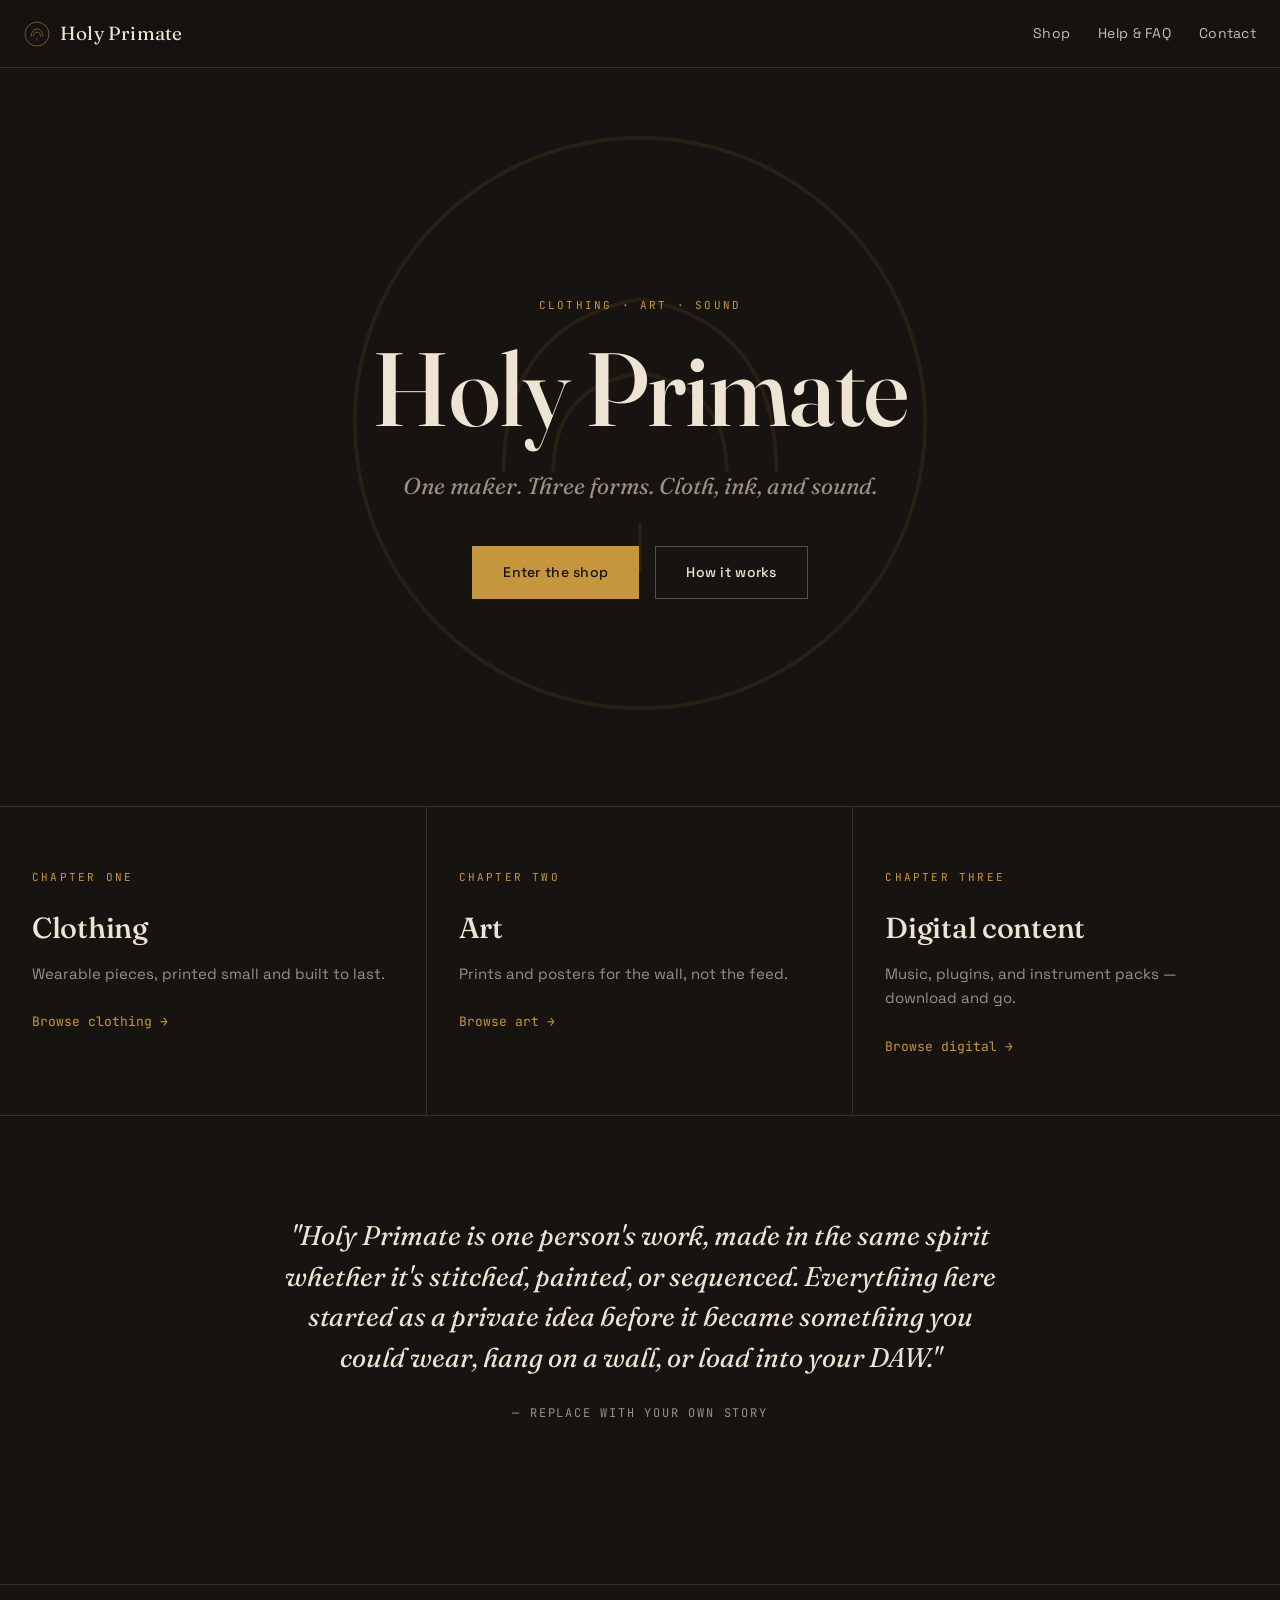
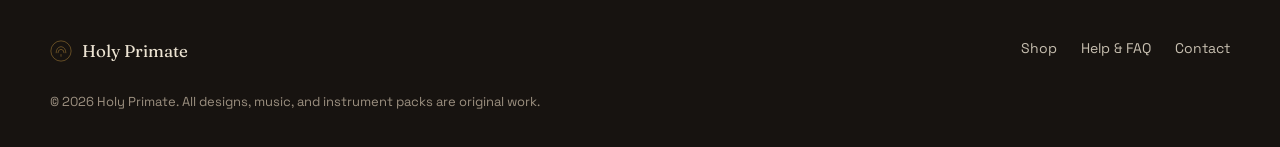
==== index.html @ b970b064 "Holy Primate site — initial commit (fixed css/ js/ structure)" ====
<!DOCTYPE html>
<html lang="en">
<head>
<meta charset="UTF-8">
<meta name="viewport" content="width=device-width, initial-scale=1.0">
<title>Holy Primate — Clothing, Art &amp; Sound</title>
<meta name="description" content="Wearable pieces, original art, and music, plugins, and instrument packs — everything made by Holy Primate, in one place.">
<link rel="preconnect" href="https://fonts.googleapis.com">
<link rel="preconnect" href="https://fonts.gstatic.com" crossorigin>
<link href="https://fonts.googleapis.com/css2?family=Fraunces:ital,opsz,wght@0,9..144,300;0,9..144,400;0,9..144,500;0,9..144,600;1,9..144,400;1,9..144,500&family=Space+Grotesk:wght@400;500;600&family=JetBrains+Mono:wght@400;500&display=swap" rel="stylesheet">
<link rel="stylesheet" href="css/styles.css">
</head>
<body>

<nav class="site-nav">
  <a href="index.html" class="wordmark">
    <svg viewBox="0 0 100 100" fill="none" xmlns="http://www.w3.org/2000/svg" aria-hidden="true">
      <circle cx="50" cy="50" r="46" stroke="currentColor" stroke-width="2"/>
      <path d="M28 58 Q28 34 50 30 Q72 34 72 58" stroke="currentColor" stroke-width="2" stroke-linecap="round"/>
      <path d="M36 58 Q36 44 50 42 Q64 44 64 58" stroke="currentColor" stroke-width="2" stroke-linecap="round"/>
      <line x1="50" y1="66" x2="50" y2="74" stroke="currentColor" stroke-width="2" stroke-linecap="round"/>
    </svg>
    Holy Primate
  </a>
  <div class="nav-right">
    <ul class="nav-links">
      <li><a href="shop.html">Shop</a></li>
      <li><a href="help.html">Help &amp; FAQ</a></li>
      <li><a href="contact.html">Contact</a></li>
    </ul>
    <button class="nav-toggle" aria-label="Toggle menu">Menu</button>
  </div>
</nav>

<section class="hero">
  <svg class="hero-mark" viewBox="0 0 100 100" fill="none" xmlns="http://www.w3.org/2000/svg" aria-hidden="true">
    <circle cx="50" cy="50" r="46" stroke="currentColor" stroke-width="0.6"/>
    <path d="M28 58 Q28 34 50 30 Q72 34 72 58" stroke="currentColor" stroke-width="0.6"/>
    <path d="M36 58 Q36 44 50 42 Q64 44 64 58" stroke="currentColor" stroke-width="0.6"/>
    <line x1="50" y1="66" x2="50" y2="74" stroke="currentColor" stroke-width="0.6"/>
  </svg>
  <span class="eyebrow">Clothing · Art · Sound</span>
  <h1>Holy Primate</h1>
  <p class="ethos">One maker. Three forms. Cloth, ink, and sound.</p>
  <div class="actions">
    <a href="shop.html" class="btn btn-primary">Enter the shop</a>
    <a href="help.html" class="btn btn-outline">How it works</a>
  </div>
</section>

<section class="chapters">
  <a href="shop.html#clothing" class="chapter-link">
    <span class="eyebrow">Chapter one</span>
    <h3>Clothing</h3>
    <p>Wearable pieces, printed small and built to last.</p>
    <span class="chapter-arrow">Browse clothing →</span>
  </a>
  <a href="shop.html#art" class="chapter-link">
    <span class="eyebrow">Chapter two</span>
    <h3>Art</h3>
    <p>Prints and posters for the wall, not the feed.</p>
    <span class="chapter-arrow">Browse art →</span>
  </a>
  <a href="shop.html#digital" class="chapter-link">
    <span class="eyebrow">Chapter three</span>
    <h3>Digital content</h3>
    <p>Music, plugins, and instrument packs — download and go.</p>
    <span class="chapter-arrow">Browse digital →</span>
  </a>
</section>

<section class="maker-band">
  <blockquote>
    "Holy Primate is one person's work, made in the same spirit whether
    it's stitched, painted, or sequenced. Everything here started as a
    private idea before it became something you could wear, hang on a
    wall, or load into your DAW."
  </blockquote>
  <cite>— Replace with your own story</cite>
</section>

<footer class="site-footer">
  <div class="footer-grid">
    <div class="footer-mark">
      <svg viewBox="0 0 100 100" fill="none" xmlns="http://www.w3.org/2000/svg" aria-hidden="true">
        <circle cx="50" cy="50" r="46" stroke="currentColor" stroke-width="2"/>
        <path d="M28 58 Q28 34 50 30 Q72 34 72 58" stroke="currentColor" stroke-width="2" stroke-linecap="round"/>
        <path d="M36 58 Q36 44 50 42 Q64 44 64 58" stroke="currentColor" stroke-width="2" stroke-linecap="round"/>
        <line x1="50" y1="66" x2="50" y2="74" stroke="currentColor" stroke-width="2" stroke-linecap="round"/>
      </svg>
      Holy Primate
    </div>
    <ul class="footer-links">
      <li><a href="shop.html">Shop</a></li>
      <li><a href="help.html">Help &amp; FAQ</a></li>
      <li><a href="contact.html">Contact</a></li>
    </ul>
  </div>
  <p class="footer-meta">© 2026 Holy Primate. All designs, music, and instrument packs are original work.</p>
</footer>

<script src="js/shopify-config.js"></script>
<script src="js/main.js"></script>
</body>
</html>
---- css/styles.css ----
/* ==========================================================================
   HOLY PRIMATE — design system
   Dark, engraved-relic aesthetic. Fraunces (carved/ceremonial) + Space Grotesk
   (clean/technical) + JetBrains Mono (labels, prices, tags).
   ========================================================================== */

:root {
  --ink: #171310;
  --surface: #211b15;
  --surface-2: #2b241c;
  --bone: #ede4d3;
  --dust: #9c9080;
  --relic: #c6963e;
  --relic-bright: #d4a34e;
  --ember: #a13f26;
  --line: rgba(237, 228, 211, 0.14);
  --line-strong: rgba(237, 228, 211, 0.28);

  --font-display: 'Fraunces', serif;
  --font-body: 'Space Grotesk', sans-serif;
  --font-mono: 'JetBrains Mono', monospace;

  --container: 1180px;
}

* { box-sizing: border-box; }

html { scroll-behavior: smooth; }

body {
  margin: 0;
  background: var(--ink);
  color: var(--bone);
  font-family: var(--font-body);
  font-size: 16px;
  line-height: 1.65;
  -webkit-font-smoothing: antialiased;
}

img { max-width: 100%; display: block; }
a { color: inherit; }
button { font-family: inherit; }

h1, h2, h3, h4 {
  font-family: var(--font-display);
  font-weight: 500;
  letter-spacing: -0.01em;
  margin: 0 0 0.4em;
}

p { margin: 0 0 1em; }

.container { max-width: var(--container); margin: 0 auto; padding: 0 24px; }

.eyebrow {
  font-family: var(--font-mono);
  font-size: 11px;
  letter-spacing: 0.2em;
  text-transform: uppercase;
  color: var(--relic);
  display: inline-block;
}

a:focus-visible, button:focus-visible, input:focus-visible, textarea:focus-visible, select:focus-visible {
  outline: 2px solid var(--relic);
  outline-offset: 2px;
}

/* ---------- Nav ---------- */

.site-nav {
  position: sticky;
  top: 0;
  z-index: 50;
  display: flex;
  align-items: center;
  justify-content: space-between;
  padding: 18px 24px;
  background: rgba(23, 19, 16, 0.92);
  backdrop-filter: blur(6px);
  border-bottom: 1px solid var(--line);
}

.wordmark {
  display: flex;
  align-items: center;
  gap: 10px;
  font-family: var(--font-display);
  font-size: 19px;
  letter-spacing: 0.01em;
  text-decoration: none;
  color: var(--bone);
  white-space: nowrap;
}

.wordmark svg { width: 26px; height: 26px; flex-shrink: 0; color: var(--relic); }

.nav-right { display: flex; align-items: center; gap: 24px; }

.nav-links {
  display: flex;
  gap: 28px;
  list-style: none;
  margin: 0;
  padding: 0;
  font-size: 14px;
  letter-spacing: 0.02em;
}

.nav-links a {
  text-decoration: none;
  opacity: 0.82;
  padding-bottom: 3px;
  border-bottom: 1px solid transparent;
  transition: border-color .15s, opacity .15s;
}

.nav-links a:hover, .nav-links a:focus-visible { opacity: 1; border-color: var(--relic); }
.nav-links a.active { border-color: var(--relic); opacity: 1; }

.cart-btn {
  background: none;
  border: 1px solid var(--line-strong);
  color: var(--bone);
  font-family: var(--font-mono);
  font-size: 13px;
  padding: 8px 14px;
  cursor: pointer;
  transition: border-color .15s;
}
.cart-btn:hover { border-color: var(--relic); }

.nav-toggle {
  display: none;
  background: none;
  border: 1px solid var(--line-strong);
  color: var(--bone);
  padding: 8px 10px;
  cursor: pointer;
}

@media (max-width: 760px) {
  .nav-links {
    display: none;
    position: absolute;
    top: 100%;
    left: 0;
    right: 0;
    flex-direction: column;
    background: var(--ink);
    padding: 18px 24px 22px;
    border-bottom: 1px solid var(--line);
    gap: 16px;
  }
  .nav-links.open { display: flex; }
  .nav-toggle { display: inline-flex; }
}

/* ---------- Buttons ---------- */

.btn {
  display: inline-flex;
  align-items: center;
  justify-content: center;
  gap: 8px;
  padding: 14px 30px;
  font-family: var(--font-body);
  font-size: 14px;
  font-weight: 500;
  letter-spacing: 0.02em;
  text-decoration: none;
  cursor: pointer;
  border: 1px solid transparent;
  transition: transform .15s ease, background .15s ease, border-color .15s ease;
}

.btn-primary { background: var(--relic); color: var(--ink); }
.btn-primary:hover { transform: translateY(-1px); background: var(--relic-bright); }
.btn-primary:disabled, .btn-primary[shopify-attr\:disabled] { opacity: 0.45; cursor: not-allowed; transform: none; }

.btn-outline { background: transparent; border-color: var(--line-strong); color: var(--bone); }
.btn-outline:hover { border-color: var(--relic); }

.btn-block { width: 100%; }

/* ---------- Hero (home) ---------- */

.hero {
  position: relative;
  min-height: 82vh;
  display: flex;
  flex-direction: column;
  align-items: center;
  justify-content: center;
  text-align: center;
  padding: 100px 24px 80px;
  overflow: hidden;
}

.hero-mark {
  position: absolute;
  width: 620px;
  height: 620px;
  max-width: 140vw;
  color: var(--relic);
  opacity: 0.1;
  top: 48%;
  left: 50%;
  transform: translate(-50%, -50%);
  pointer-events: none;
}

.hero .eyebrow { margin-bottom: 22px; position: relative; z-index: 1; }

.hero h1 {
  font-size: clamp(46px, 9vw, 104px);
  margin: 0;
  position: relative;
  z-index: 1;
  line-height: 1.02;
}

.hero .ethos {
  font-family: var(--font-display);
  font-style: italic;
  font-size: clamp(18px, 2.4vw, 23px);
  color: var(--dust);
  max-width: 600px;
  margin: 26px auto 40px;
  position: relative;
  z-index: 1;
}

.hero .actions { position: relative; z-index: 1; display: flex; gap: 16px; flex-wrap: wrap; justify-content: center; }

/* ---------- Chapters (home) ---------- */

.chapters {
  display: grid;
  grid-template-columns: repeat(3, 1fr);
  border-top: 1px solid var(--line);
  border-bottom: 1px solid var(--line);
}

.chapter-link {
  display: block;
  padding: 56px 32px;
  border-right: 1px solid var(--line);
  text-decoration: none;
  color: var(--bone);
  transition: background .2s;
}

.chapter-link:last-child { border-right: none; }
.chapter-link:hover { background: var(--surface); }

.chapter-link h3 { font-size: 29px; margin: 14px 0 10px; }
.chapter-link p { color: var(--dust); font-size: 15px; margin: 0 0 22px; }
.chapter-arrow { font-family: var(--font-mono); font-size: 13px; color: var(--relic); }

@media (max-width: 860px) {
  .chapters { grid-template-columns: 1fr; }
  .chapter-link { border-right: none; border-bottom: 1px solid var(--line); }
}

/* ---------- Maker band (home) ---------- */

.maker-band { padding: 100px 24px; text-align: center; }

.maker-band blockquote {
  font-family: var(--font-display);
  font-style: italic;
  font-size: clamp(20px, 2.6vw, 27px);
  max-width: 720px;
  margin: 0 auto;
  line-height: 1.5;
  color: var(--bone);
}

.maker-band cite {
  display: block;
  font-family: var(--font-mono);
  font-size: 12px;
  letter-spacing: 0.15em;
  text-transform: uppercase;
  color: var(--dust);
  margin-top: 26px;
  font-style: normal;
}

/* ---------- Page header (interior pages) ---------- */

.page-header { padding: 64px 24px 36px; border-bottom: 1px solid var(--line); text-align: center; }
.page-header h1 { font-size: clamp(32px, 5vw, 50px); margin-top: 12px; }
.page-header p { color: var(--dust); max-width: 540px; margin: 14px auto 0; }

/* ---------- Demo notice ---------- */

.demo-notice {
  background: var(--ember);
  color: var(--bone);
  font-family: var(--font-mono);
  font-size: 13px;
  text-align: center;
  padding: 11px 20px;
  letter-spacing: 0.02em;
}

/* ---------- Shop sections ---------- */

.chapter-section { padding: 68px 0; border-bottom: 1px solid var(--line); }
.chapter-section .container > .eyebrow { margin-bottom: 10px; }
.chapter-section h2 { font-size: clamp(27px, 4vw, 38px); }
.chapter-section .chapter-line { color: var(--dust); max-width: 520px; margin: 6px 0 0; }

.product-grid {
  display: grid;
  grid-template-columns: repeat(auto-fill, minmax(230px, 1fr));
  gap: 26px;
  margin-top: 40px;
}

.product-card {
  background: var(--surface);
  border: 1px solid var(--line);
  display: flex;
  flex-direction: column;
}

.product-media {
  aspect-ratio: 1;
  background: linear-gradient(160deg, var(--surface-2), var(--ink));
  display: flex;
  align-items: center;
  justify-content: center;
  position: relative;
  overflow: hidden;
}

.product-media svg { width: 34%; opacity: 0.4; color: var(--relic); }
.product-media img { width: 100%; height: 100%; object-fit: cover; }

.product-info { padding: 18px 20px 22px; display: flex; flex-direction: column; gap: 6px; flex: 1; }
.product-info h4 { font-size: 19px; margin: 6px 0 0; font-weight: 500; }
.product-price { font-family: var(--font-mono); font-size: 15px; color: var(--dust); margin: 8px 0 0; }
.product-info .btn { margin-top: 16px; }
.product-info shopify-variant-selector { margin-top: 10px; font-size: 13px; }

/* ---------- Contact form ---------- */

.contact-layout {
  display: grid;
  grid-template-columns: 1fr 1.3fr;
  gap: 64px;
  padding: 64px 24px 100px;
  max-width: var(--container);
  margin: 0 auto;
}

.contact-side h2 { font-size: 22px; }
.contact-side p { color: var(--dust); font-size: 15px; }
.contact-side .email-link {
  display: inline-block;
  margin-top: 8px;
  font-family: var(--font-mono);
  font-size: 14px;
  color: var(--relic);
  text-decoration: none;
  border-bottom: 1px solid var(--relic);
}

.form-field { display: flex; flex-direction: column; gap: 8px; margin-bottom: 22px; }
.form-field label {
  font-family: var(--font-mono);
  font-size: 12px;
  letter-spacing: 0.1em;
  text-transform: uppercase;
  color: var(--dust);
}

.form-field input, .form-field select, .form-field textarea {
  background: var(--surface);
  border: 1px solid var(--line-strong);
  color: var(--bone);
  padding: 13px 14px;
  font-family: var(--font-body);
  font-size: 15px;
}

.form-field textarea { min-height: 160px; resize: vertical; }
.form-field input:focus, .form-field textarea:focus, .form-field select:focus { outline: none; border-color: var(--relic); }

.form-status { margin-top: 4px; font-size: 14px; min-height: 20px; }
.form-status.success { color: #9bc48a; }
.form-status.error { color: #d9836f; }

@media (max-width: 820px) {
  .contact-layout { grid-template-columns: 1fr; gap: 40px; }
}

/* ---------- Help / FAQ ---------- */

.faq-wrap { max-width: 760px; margin: 0 auto; padding: 64px 24px 100px; }
.faq-group { margin-bottom: 44px; }
.faq-group h2 { font-size: 21px; border-bottom: 1px solid var(--line); padding-bottom: 14px; margin-bottom: 2px; }

.faq-item { border-bottom: 1px solid var(--line); }
.faq-question {
  width: 100%;
  text-align: left;
  background: none;
  border: none;
  color: var(--bone);
  font-family: var(--font-body);
  font-size: 16px;
  padding: 18px 2px;
  display: flex;
  justify-content: space-between;
  align-items: center;
  gap: 16px;
  cursor: pointer;
}

.faq-question .plus { font-family: var(--font-mono); color: var(--relic); transition: transform .2s; flex-shrink: 0; }
.faq-item.open .plus { transform: rotate(45deg); }

.faq-answer { max-height: 0; overflow: hidden; transition: max-height .25s ease; }
.faq-item.open .faq-answer { max-height: 400px; }
.faq-answer-inner { padding: 0 2px 20px; color: var(--dust); font-size: 15px; }

/* ---------- Footer ---------- */

.site-footer { border-top: 1px solid var(--line); padding: 52px 24px 34px; margin-top: 60px; }

.footer-grid {
  max-width: var(--container);
  margin: 0 auto;
  display: flex;
  justify-content: space-between;
  flex-wrap: wrap;
  gap: 28px;
}

.footer-mark { display: flex; align-items: center; gap: 10px; font-family: var(--font-display); font-size: 17px; }
.footer-mark svg { width: 22px; height: 22px; color: var(--relic); }

.footer-links { display: flex; gap: 24px; list-style: none; padding: 0; margin: 0; font-size: 14px; flex-wrap: wrap; }
.footer-links a { text-decoration: none; opacity: 0.82; }
.footer-links a:hover { opacity: 1; color: var(--relic); }

.footer-meta {
  max-width: var(--container);
  margin: 26px auto 0;
  color: var(--dust);
  font-size: 13px;
}

@media (prefers-reduced-motion: reduce) {
  * { transition: none !important; scroll-behavior: auto !important; }
}
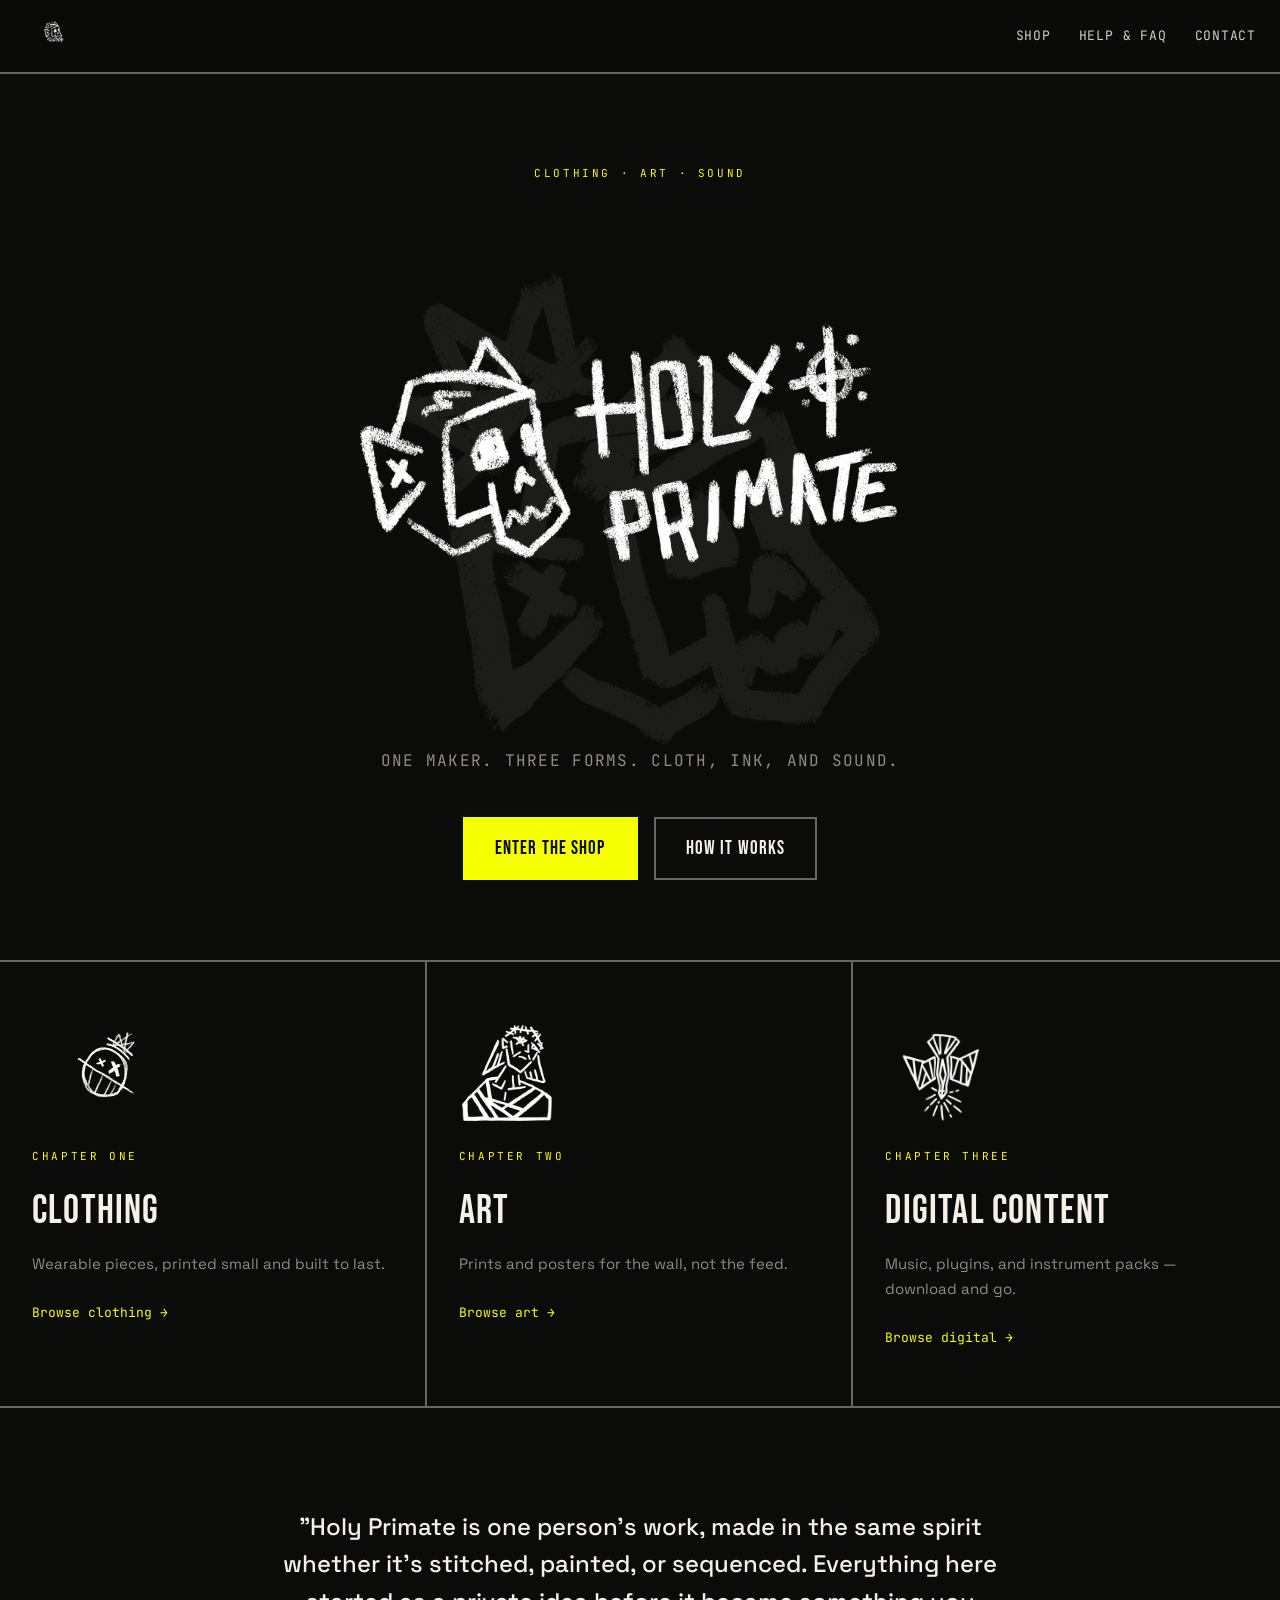
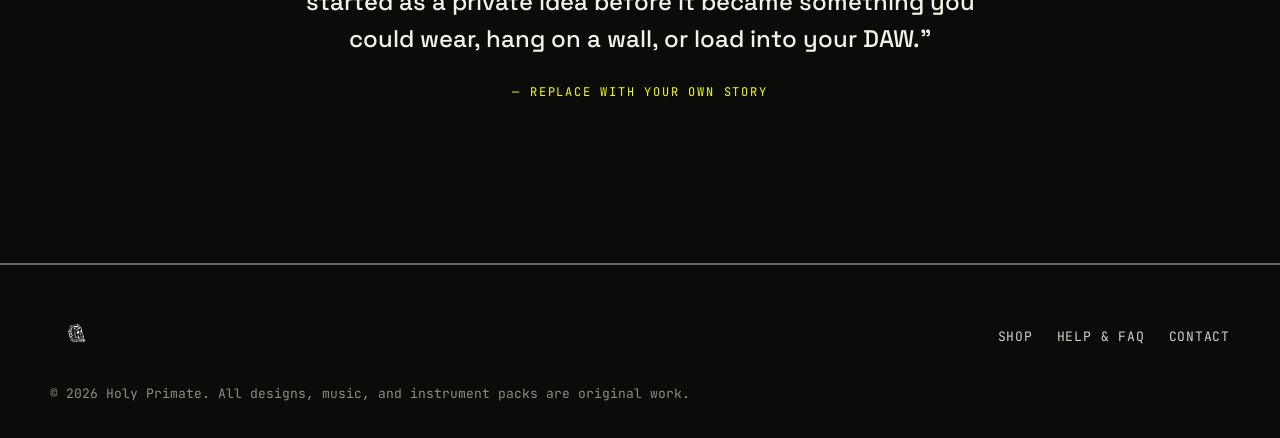
==== commit ce4bcfe7: "Restyle: marker/punk theme from Phil's artwork — true black, acid yellow, hand-drawn logo + marks" ====
--- a/index.html
+++ b/index.html
@@ -7,20 +7,13 @@
 <meta name="description" content="Wearable pieces, original art, and music, plugins, and instrument packs — everything made by Holy Primate, in one place.">
 <link rel="preconnect" href="https://fonts.googleapis.com">
 <link rel="preconnect" href="https://fonts.gstatic.com" crossorigin>
-<link href="https://fonts.googleapis.com/css2?family=Fraunces:ital,opsz,wght@0,9..144,300;0,9..144,400;0,9..144,500;0,9..144,600;1,9..144,400;1,9..144,500&family=Space+Grotesk:wght@400;500;600&family=JetBrains+Mono:wght@400;500&display=swap" rel="stylesheet">
+<link href="https://fonts.googleapis.com/css2?family=Bebas+Neue&family=Space+Grotesk:wght@400;500;600&family=JetBrains+Mono:wght@400;500&display=swap" rel="stylesheet">
 <link rel="stylesheet" href="css/styles.css">
 </head>
 <body>
 
 <nav class="site-nav">
-  <a href="index.html" class="wordmark">
-    <svg viewBox="0 0 100 100" fill="none" xmlns="http://www.w3.org/2000/svg" aria-hidden="true">
-      <circle cx="50" cy="50" r="46" stroke="currentColor" stroke-width="2"/>
-      <path d="M28 58 Q28 34 50 30 Q72 34 72 58" stroke="currentColor" stroke-width="2" stroke-linecap="round"/>
-      <path d="M36 58 Q36 44 50 42 Q64 44 64 58" stroke="currentColor" stroke-width="2" stroke-linecap="round"/>
-      <line x1="50" y1="66" x2="50" y2="74" stroke="currentColor" stroke-width="2" stroke-linecap="round"/>
-    </svg>
-    Holy Primate
+  <a href="index.html" class="wordmark"><img src="img/logo-small.png" alt="Holy Primate">
   </a>
   <div class="nav-right">
     <ul class="nav-links">
@@ -33,14 +26,9 @@
 </nav>
 
 <section class="hero">
-  <svg class="hero-mark" viewBox="0 0 100 100" fill="none" xmlns="http://www.w3.org/2000/svg" aria-hidden="true">
-    <circle cx="50" cy="50" r="46" stroke="currentColor" stroke-width="0.6"/>
-    <path d="M28 58 Q28 34 50 30 Q72 34 72 58" stroke="currentColor" stroke-width="0.6"/>
-    <path d="M36 58 Q36 44 50 42 Q64 44 64 58" stroke="currentColor" stroke-width="0.6"/>
-    <line x1="50" y1="66" x2="50" y2="74" stroke="currentColor" stroke-width="0.6"/>
-  </svg>
+  <img class="hero-mark" src="img/crown-white.png" alt="" aria-hidden="true">
   <span class="eyebrow">Clothing · Art · Sound</span>
-  <h1>Holy Primate</h1>
+  <img class="hero-logo" src="img/logo-lockup.png" alt="Holy Primate">
   <p class="ethos">One maker. Three forms. Cloth, ink, and sound.</p>
   <div class="actions">
     <a href="shop.html" class="btn btn-primary">Enter the shop</a>
@@ -50,18 +38,21 @@
 
 <section class="chapters">
   <a href="shop.html#clothing" class="chapter-link">
+    <img class="chapter-icon" src="img/sammy.png" alt="">
     <span class="eyebrow">Chapter one</span>
     <h3>Clothing</h3>
     <p>Wearable pieces, printed small and built to last.</p>
     <span class="chapter-arrow">Browse clothing →</span>
   </a>
   <a href="shop.html#art" class="chapter-link">
+    <img class="chapter-icon" src="img/jesus.png" alt="">
     <span class="eyebrow">Chapter two</span>
     <h3>Art</h3>
     <p>Prints and posters for the wall, not the feed.</p>
     <span class="chapter-arrow">Browse art →</span>
   </a>
   <a href="shop.html#digital" class="chapter-link">
+    <img class="chapter-icon" src="img/dove.png" alt="">
     <span class="eyebrow">Chapter three</span>
     <h3>Digital content</h3>
     <p>Music, plugins, and instrument packs — download and go.</p>
@@ -81,14 +72,7 @@
 
 <footer class="site-footer">
   <div class="footer-grid">
-    <div class="footer-mark">
-      <svg viewBox="0 0 100 100" fill="none" xmlns="http://www.w3.org/2000/svg" aria-hidden="true">
-        <circle cx="50" cy="50" r="46" stroke="currentColor" stroke-width="2"/>
-        <path d="M28 58 Q28 34 50 30 Q72 34 72 58" stroke="currentColor" stroke-width="2" stroke-linecap="round"/>
-        <path d="M36 58 Q36 44 50 42 Q64 44 64 58" stroke="currentColor" stroke-width="2" stroke-linecap="round"/>
-        <line x1="50" y1="66" x2="50" y2="74" stroke="currentColor" stroke-width="2" stroke-linecap="round"/>
-      </svg>
-      Holy Primate
+    <div class="footer-mark"><img src="img/logo-small.png" alt="Holy Primate">
     </div>
     <ul class="footer-links">
       <li><a href="shop.html">Shop</a></li>
--- a/css/styles.css
+++ b/css/styles.css
@@ -1,22 +1,23 @@
 /* ==========================================================================
-   HOLY PRIMATE — design system
-   Dark, engraved-relic aesthetic. Fraunces (carved/ceremonial) + Space Grotesk
-   (clean/technical) + JetBrains Mono (labels, prices, tags).
+   HOLY PRIMATE — design system v2 "MARKER"
+   Built from Phil's actual artwork: raw white marker linework on true black,
+   acid yellow (#F6FF00) accent, punk-zine-meets-devotional energy.
+   Bebas Neue (loud/condensed) + Space Grotesk (clean) + JetBrains Mono (labels).
    ========================================================================== */
 
 :root {
-  --ink: #171310;
-  --surface: #211b15;
-  --surface-2: #2b241c;
-  --bone: #ede4d3;
-  --dust: #9c9080;
-  --relic: #c6963e;
-  --relic-bright: #d4a34e;
-  --ember: #a13f26;
-  --line: rgba(237, 228, 211, 0.14);
-  --line-strong: rgba(237, 228, 211, 0.28);
-
-  --font-display: 'Fraunces', serif;
+  --ink: #0b0b09;
+  --surface: #141412;
+  --surface-2: #1c1c19;
+  --bone: #f4f1e6;
+  --dust: #8f8c80;
+  --relic: #f6ff00;
+  --relic-bright: #ffff4d;
+  --ember: #e33b26;
+  --line: rgba(244, 241, 230, 0.16);
+  --line-strong: rgba(244, 241, 230, 0.4);
+
+  --font-display: 'Bebas Neue', 'Space Grotesk', sans-serif;
   --font-body: 'Space Grotesk', sans-serif;
   --font-mono: 'JetBrains Mono', monospace;
 
@@ -43,8 +44,9 @@
 
 h1, h2, h3, h4 {
   font-family: var(--font-display);
-  font-weight: 500;
-  letter-spacing: -0.01em;
+  font-weight: 400;
+  letter-spacing: 0.03em;
+  text-transform: uppercase;
   margin: 0 0 0.4em;
 }
 
@@ -55,7 +57,7 @@
 .eyebrow {
   font-family: var(--font-mono);
   font-size: 11px;
-  letter-spacing: 0.2em;
+  letter-spacing: 0.24em;
   text-transform: uppercase;
   color: var(--relic);
   display: inline-block;
@@ -75,24 +77,22 @@
   display: flex;
   align-items: center;
   justify-content: space-between;
-  padding: 18px 24px;
-  background: rgba(23, 19, 16, 0.92);
+  padding: 14px 24px;
+  background: rgba(11, 11, 9, 0.94);
   backdrop-filter: blur(6px);
-  border-bottom: 1px solid var(--line);
+  border-bottom: 2px solid var(--line-strong);
 }
 
 .wordmark {
   display: flex;
   align-items: center;
   gap: 10px;
-  font-family: var(--font-display);
-  font-size: 19px;
-  letter-spacing: 0.01em;
   text-decoration: none;
   color: var(--bone);
   white-space: nowrap;
 }
 
+.wordmark img { height: 44px; width: auto; }
 .wordmark svg { width: 26px; height: 26px; flex-shrink: 0; color: var(--relic); }
 
 .nav-right { display: flex; align-items: center; gap: 24px; }
@@ -103,37 +103,39 @@
   list-style: none;
   margin: 0;
   padding: 0;
-  font-size: 14px;
-  letter-spacing: 0.02em;
+  font-family: var(--font-mono);
+  font-size: 13px;
+  letter-spacing: 0.06em;
+  text-transform: uppercase;
 }
 
 .nav-links a {
   text-decoration: none;
-  opacity: 0.82;
+  opacity: 0.85;
   padding-bottom: 3px;
-  border-bottom: 1px solid transparent;
-  transition: border-color .15s, opacity .15s;
-}
-
-.nav-links a:hover, .nav-links a:focus-visible { opacity: 1; border-color: var(--relic); }
+  border-bottom: 2px solid transparent;
+  transition: border-color .15s, opacity .15s, color .15s;
+}
+
+.nav-links a:hover, .nav-links a:focus-visible { opacity: 1; color: var(--relic); border-color: var(--relic); }
 .nav-links a.active { border-color: var(--relic); opacity: 1; }
 
 .cart-btn {
   background: none;
-  border: 1px solid var(--line-strong);
+  border: 2px solid var(--line-strong);
   color: var(--bone);
   font-family: var(--font-mono);
   font-size: 13px;
   padding: 8px 14px;
   cursor: pointer;
-  transition: border-color .15s;
-}
-.cart-btn:hover { border-color: var(--relic); }
+  transition: border-color .15s, color .15s, box-shadow .15s;
+}
+.cart-btn:hover { border-color: var(--relic); color: var(--relic); box-shadow: 3px 3px 0 var(--relic); }
 
 .nav-toggle {
   display: none;
   background: none;
-  border: 1px solid var(--line-strong);
+  border: 2px solid var(--line-strong);
   color: var(--bone);
   padding: 8px 10px;
   cursor: pointer;
@@ -149,7 +151,7 @@
     flex-direction: column;
     background: var(--ink);
     padding: 18px 24px 22px;
-    border-bottom: 1px solid var(--line);
+    border-bottom: 2px solid var(--line-strong);
     gap: 16px;
   }
   .nav-links.open { display: flex; }
@@ -164,22 +166,22 @@
   justify-content: center;
   gap: 8px;
   padding: 14px 30px;
-  font-family: var(--font-body);
-  font-size: 14px;
-  font-weight: 500;
-  letter-spacing: 0.02em;
+  font-family: var(--font-display);
+  font-size: 19px;
+  letter-spacing: 0.06em;
+  text-transform: uppercase;
   text-decoration: none;
   cursor: pointer;
-  border: 1px solid transparent;
-  transition: transform .15s ease, background .15s ease, border-color .15s ease;
-}
-
-.btn-primary { background: var(--relic); color: var(--ink); }
-.btn-primary:hover { transform: translateY(-1px); background: var(--relic-bright); }
-.btn-primary:disabled, .btn-primary[shopify-attr\:disabled] { opacity: 0.45; cursor: not-allowed; transform: none; }
+  border: 2px solid transparent;
+  transition: transform .12s ease, box-shadow .12s ease, background .12s ease, border-color .12s ease, color .12s ease;
+}
+
+.btn-primary { background: var(--relic); color: #0b0b09; border-color: var(--relic); }
+.btn-primary:hover { transform: translate(-2px, -2px); box-shadow: 4px 4px 0 var(--bone); background: var(--relic-bright); }
+.btn-primary:disabled, .btn-primary[shopify-attr\:disabled] { opacity: 0.45; cursor: not-allowed; transform: none; box-shadow: none; }
 
 .btn-outline { background: transparent; border-color: var(--line-strong); color: var(--bone); }
-.btn-outline:hover { border-color: var(--relic); }
+.btn-outline:hover { border-color: var(--relic); color: var(--relic); transform: translate(-2px, -2px); box-shadow: 4px 4px 0 var(--relic); }
 
 .btn-block { width: 100%; }
 
@@ -193,40 +195,48 @@
   align-items: center;
   justify-content: center;
   text-align: center;
-  padding: 100px 24px 80px;
+  padding: 90px 24px 80px;
   overflow: hidden;
 }
 
 .hero-mark {
   position: absolute;
-  width: 620px;
-  height: 620px;
-  max-width: 140vw;
-  color: var(--relic);
-  opacity: 0.1;
-  top: 48%;
+  width: 560px;
+  height: auto;
+  max-width: 130vw;
+  opacity: 0.07;
+  top: 50%;
   left: 50%;
-  transform: translate(-50%, -50%);
+  transform: translate(-50%, -50%) rotate(-6deg);
   pointer-events: none;
 }
 
-.hero .eyebrow { margin-bottom: 22px; position: relative; z-index: 1; }
+.hero .eyebrow { margin-bottom: 26px; position: relative; z-index: 1; }
+
+.hero-logo {
+  width: min(680px, 88vw);
+  height: auto;
+  position: relative;
+  z-index: 1;
+  margin: 0 auto;
+}
 
 .hero h1 {
-  font-size: clamp(46px, 9vw, 104px);
+  font-size: clamp(52px, 10vw, 120px);
   margin: 0;
   position: relative;
   z-index: 1;
-  line-height: 1.02;
+  line-height: 0.95;
 }
 
 .hero .ethos {
-  font-family: var(--font-display);
-  font-style: italic;
-  font-size: clamp(18px, 2.4vw, 23px);
+  font-family: var(--font-mono);
+  font-size: clamp(13px, 1.8vw, 16px);
+  letter-spacing: 0.08em;
+  text-transform: uppercase;
   color: var(--dust);
-  max-width: 600px;
-  margin: 26px auto 40px;
+  max-width: 640px;
+  margin: 30px auto 42px;
   position: relative;
   z-index: 1;
 }
@@ -238,29 +248,41 @@
 .chapters {
   display: grid;
   grid-template-columns: repeat(3, 1fr);
-  border-top: 1px solid var(--line);
-  border-bottom: 1px solid var(--line);
+  border-top: 2px solid var(--line-strong);
+  border-bottom: 2px solid var(--line-strong);
 }
 
 .chapter-link {
   display: block;
-  padding: 56px 32px;
-  border-right: 1px solid var(--line);
+  padding: 52px 32px 56px;
+  border-right: 2px solid var(--line-strong);
   text-decoration: none;
   color: var(--bone);
-  transition: background .2s;
+  transition: background .15s;
+  position: relative;
 }
 
 .chapter-link:last-child { border-right: none; }
 .chapter-link:hover { background: var(--surface); }
 
-.chapter-link h3 { font-size: 29px; margin: 14px 0 10px; }
+.chapter-icon {
+  height: 110px;
+  width: auto;
+  margin: 0 0 18px;
+  filter: none;
+  transition: transform .15s ease;
+}
+.chapter-link:hover .chapter-icon { transform: rotate(-3deg) scale(1.06); }
+
+.chapter-link h3 { font-size: 40px; margin: 10px 0 8px; }
+.chapter-link:hover h3 { color: var(--relic); text-shadow: 2px 0 0 #ff2fd6, -2px 0 0 #00e5ff; }
 .chapter-link p { color: var(--dust); font-size: 15px; margin: 0 0 22px; }
 .chapter-arrow { font-family: var(--font-mono); font-size: 13px; color: var(--relic); }
 
 @media (max-width: 860px) {
   .chapters { grid-template-columns: 1fr; }
-  .chapter-link { border-right: none; border-bottom: 1px solid var(--line); }
+  .chapter-link { border-right: none; border-bottom: 2px solid var(--line-strong); }
+  .chapter-link:last-child { border-bottom: none; }
 }
 
 /* ---------- Maker band (home) ---------- */
@@ -268,12 +290,12 @@
 .maker-band { padding: 100px 24px; text-align: center; }
 
 .maker-band blockquote {
-  font-family: var(--font-display);
-  font-style: italic;
-  font-size: clamp(20px, 2.6vw, 27px);
+  font-family: var(--font-body);
+  font-size: clamp(18px, 2.4vw, 24px);
+  font-weight: 500;
   max-width: 720px;
   margin: 0 auto;
-  line-height: 1.5;
+  line-height: 1.55;
   color: var(--bone);
 }
 
@@ -283,22 +305,22 @@
   font-size: 12px;
   letter-spacing: 0.15em;
   text-transform: uppercase;
-  color: var(--dust);
+  color: var(--relic);
   margin-top: 26px;
   font-style: normal;
 }
 
 /* ---------- Page header (interior pages) ---------- */
 
-.page-header { padding: 64px 24px 36px; border-bottom: 1px solid var(--line); text-align: center; }
-.page-header h1 { font-size: clamp(32px, 5vw, 50px); margin-top: 12px; }
+.page-header { padding: 64px 24px 36px; border-bottom: 2px solid var(--line-strong); text-align: center; }
+.page-header h1 { font-size: clamp(42px, 7vw, 72px); margin-top: 12px; }
 .page-header p { color: var(--dust); max-width: 540px; margin: 14px auto 0; }
 
 /* ---------- Demo notice ---------- */
 
 .demo-notice {
   background: var(--ember);
-  color: var(--bone);
+  color: #fff;
   font-family: var(--font-mono);
   font-size: 13px;
   text-align: center;
@@ -308,9 +330,9 @@
 
 /* ---------- Shop sections ---------- */
 
-.chapter-section { padding: 68px 0; border-bottom: 1px solid var(--line); }
+.chapter-section { padding: 68px 0; border-bottom: 2px solid var(--line-strong); }
 .chapter-section .container > .eyebrow { margin-bottom: 10px; }
-.chapter-section h2 { font-size: clamp(27px, 4vw, 38px); }
+.chapter-section h2 { font-size: clamp(36px, 5vw, 54px); }
 .chapter-section .chapter-line { color: var(--dust); max-width: 520px; margin: 6px 0 0; }
 
 .product-grid {
@@ -322,27 +344,35 @@
 
 .product-card {
   background: var(--surface);
-  border: 1px solid var(--line);
+  border: 2px solid var(--line-strong);
   display: flex;
   flex-direction: column;
+  transition: transform .12s ease, box-shadow .12s ease, border-color .12s ease;
+}
+
+.product-card:hover {
+  transform: translate(-3px, -3px);
+  box-shadow: 6px 6px 0 var(--relic);
+  border-color: var(--bone);
 }
 
 .product-media {
   aspect-ratio: 1;
-  background: linear-gradient(160deg, var(--surface-2), var(--ink));
+  background: #0e0e0c;
   display: flex;
   align-items: center;
   justify-content: center;
   position: relative;
   overflow: hidden;
+  border-bottom: 2px solid var(--line);
 }
 
 .product-media svg { width: 34%; opacity: 0.4; color: var(--relic); }
 .product-media img { width: 100%; height: 100%; object-fit: cover; }
 
 .product-info { padding: 18px 20px 22px; display: flex; flex-direction: column; gap: 6px; flex: 1; }
-.product-info h4 { font-size: 19px; margin: 6px 0 0; font-weight: 500; }
-.product-price { font-family: var(--font-mono); font-size: 15px; color: var(--dust); margin: 8px 0 0; }
+.product-info h4 { font-size: 24px; margin: 6px 0 0; }
+.product-price { font-family: var(--font-mono); font-size: 15px; color: var(--relic); margin: 8px 0 0; }
 .product-info .btn { margin-top: 16px; }
 .product-info shopify-variant-selector { margin-top: 10px; font-size: 13px; }
 
@@ -357,7 +387,7 @@
   margin: 0 auto;
 }
 
-.contact-side h2 { font-size: 22px; }
+.contact-side h2 { font-size: 30px; }
 .contact-side p { color: var(--dust); font-size: 15px; }
 .contact-side .email-link {
   display: inline-block;
@@ -366,7 +396,7 @@
   font-size: 14px;
   color: var(--relic);
   text-decoration: none;
-  border-bottom: 1px solid var(--relic);
+  border-bottom: 2px solid var(--relic);
 }
 
 .form-field { display: flex; flex-direction: column; gap: 8px; margin-bottom: 22px; }
@@ -380,7 +410,7 @@
 
 .form-field input, .form-field select, .form-field textarea {
   background: var(--surface);
-  border: 1px solid var(--line-strong);
+  border: 2px solid var(--line-strong);
   color: var(--bone);
   padding: 13px 14px;
   font-family: var(--font-body);
@@ -392,7 +422,7 @@
 
 .form-status { margin-top: 4px; font-size: 14px; min-height: 20px; }
 .form-status.success { color: #9bc48a; }
-.form-status.error { color: #d9836f; }
+.form-status.error { color: #e8846d; }
 
 @media (max-width: 820px) {
   .contact-layout { grid-template-columns: 1fr; gap: 40px; }
@@ -402,7 +432,7 @@
 
 .faq-wrap { max-width: 760px; margin: 0 auto; padding: 64px 24px 100px; }
 .faq-group { margin-bottom: 44px; }
-.faq-group h2 { font-size: 21px; border-bottom: 1px solid var(--line); padding-bottom: 14px; margin-bottom: 2px; }
+.faq-group h2 { font-size: 28px; border-bottom: 2px solid var(--line-strong); padding-bottom: 14px; margin-bottom: 2px; }
 
 .faq-item { border-bottom: 1px solid var(--line); }
 .faq-question {
@@ -413,6 +443,7 @@
   color: var(--bone);
   font-family: var(--font-body);
   font-size: 16px;
+  font-weight: 500;
   padding: 18px 2px;
   display: flex;
   justify-content: space-between;
@@ -430,22 +461,24 @@
 
 /* ---------- Footer ---------- */
 
-.site-footer { border-top: 1px solid var(--line); padding: 52px 24px 34px; margin-top: 60px; }
+.site-footer { border-top: 2px solid var(--line-strong); padding: 52px 24px 34px; margin-top: 60px; }
 
 .footer-grid {
   max-width: var(--container);
   margin: 0 auto;
   display: flex;
   justify-content: space-between;
+  align-items: center;
   flex-wrap: wrap;
   gap: 28px;
 }
 
-.footer-mark { display: flex; align-items: center; gap: 10px; font-family: var(--font-display); font-size: 17px; }
+.footer-mark { display: flex; align-items: center; gap: 10px; }
+.footer-mark img { height: 40px; width: auto; }
 .footer-mark svg { width: 22px; height: 22px; color: var(--relic); }
 
-.footer-links { display: flex; gap: 24px; list-style: none; padding: 0; margin: 0; font-size: 14px; flex-wrap: wrap; }
-.footer-links a { text-decoration: none; opacity: 0.82; }
+.footer-links { display: flex; gap: 24px; list-style: none; padding: 0; margin: 0; font-family: var(--font-mono); font-size: 13px; text-transform: uppercase; letter-spacing: 0.06em; flex-wrap: wrap; }
+.footer-links a { text-decoration: none; opacity: 0.85; }
 .footer-links a:hover { opacity: 1; color: var(--relic); }
 
 .footer-meta {
@@ -453,6 +486,7 @@
   margin: 26px auto 0;
   color: var(--dust);
   font-size: 13px;
+  font-family: var(--font-mono);
 }
 
 @media (prefers-reduced-motion: reduce) {
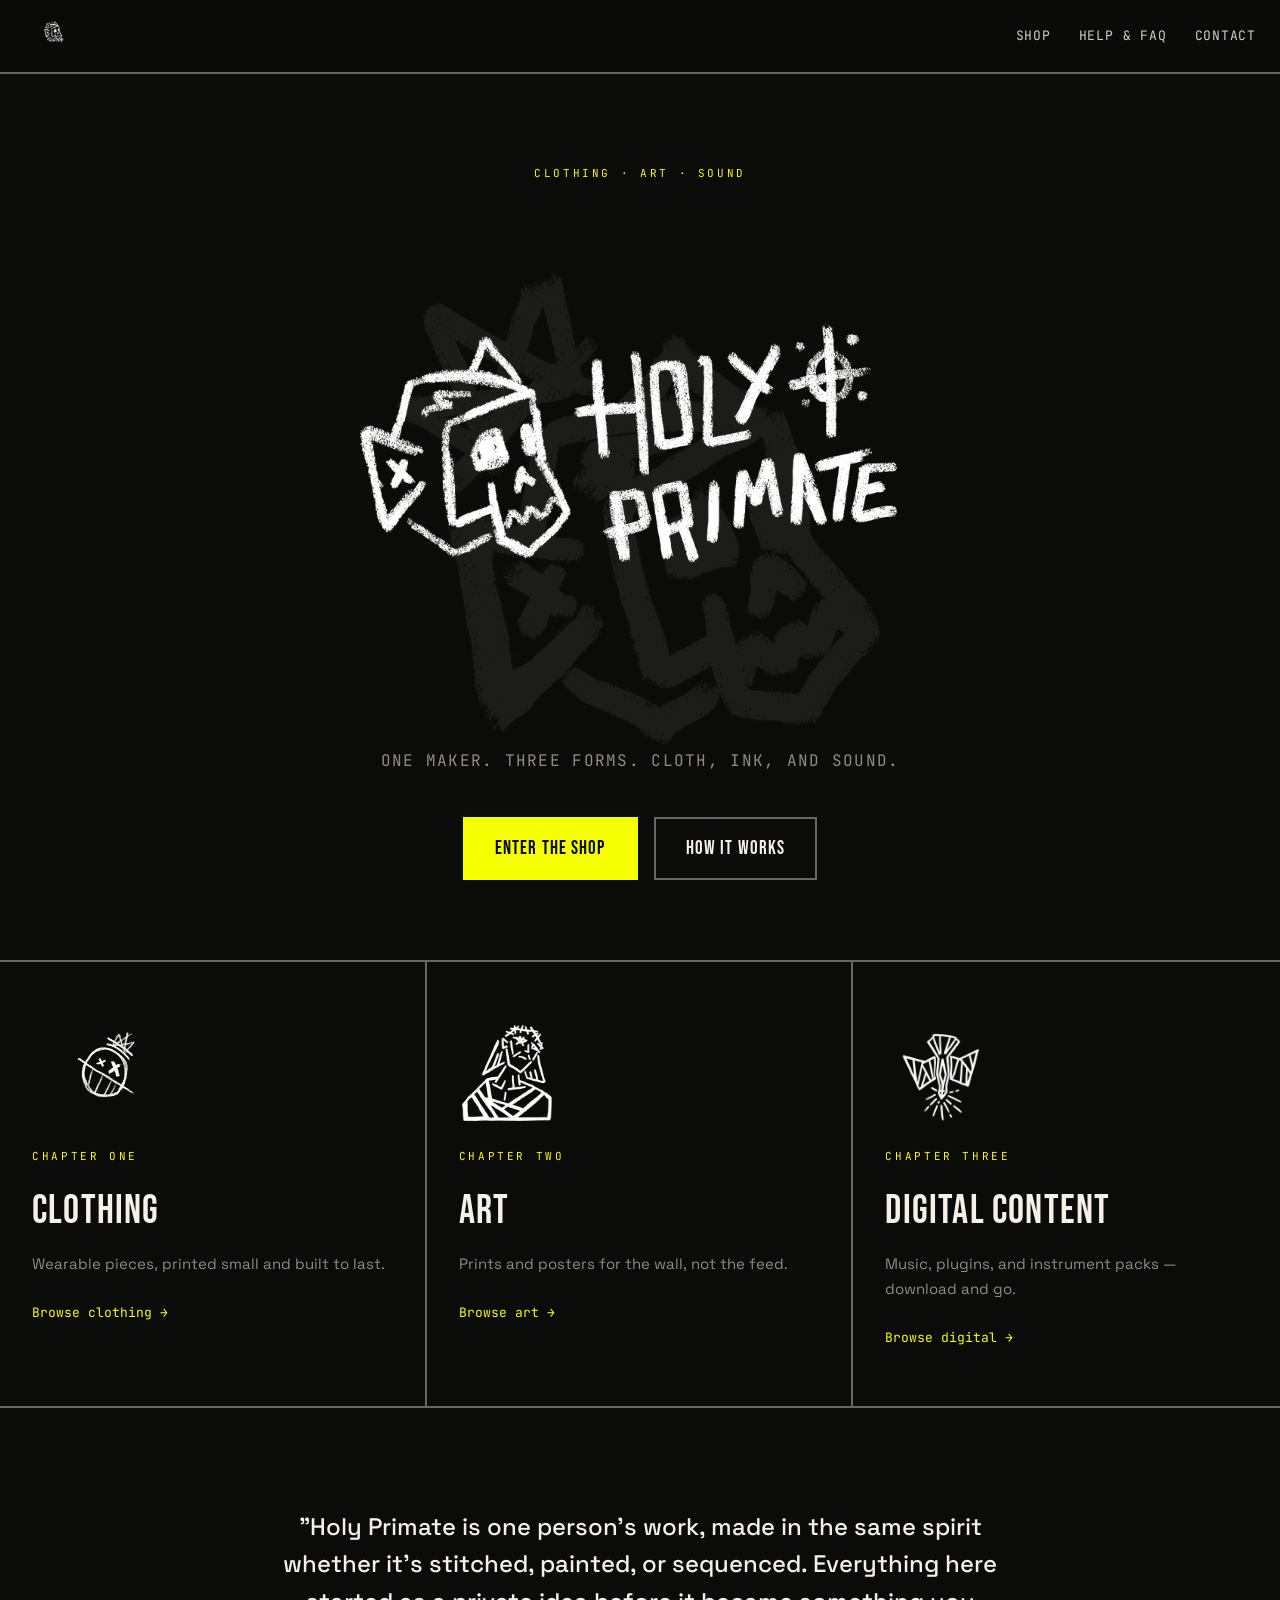
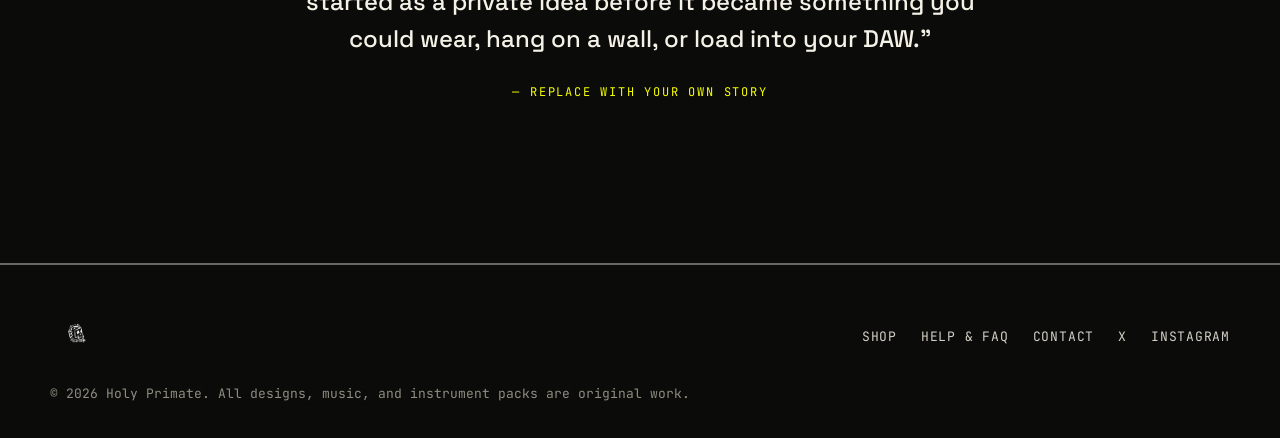
==== commit b38ce555: "Footer: add X and Instagram links" ====
--- a/index.html
+++ b/index.html
@@ -78,6 +78,8 @@
       <li><a href="shop.html">Shop</a></li>
       <li><a href="help.html">Help &amp; FAQ</a></li>
       <li><a href="contact.html">Contact</a></li>
+      <li><a href="https://x.com/HolyPrimate" target="_blank" rel="noopener">X</a></li>
+      <li><a href="https://www.instagram.com/phildpnw/" target="_blank" rel="noopener">Instagram</a></li>
     </ul>
   </div>
   <p class="footer-meta">© 2026 Holy Primate. All designs, music, and instrument packs are original work.</p>
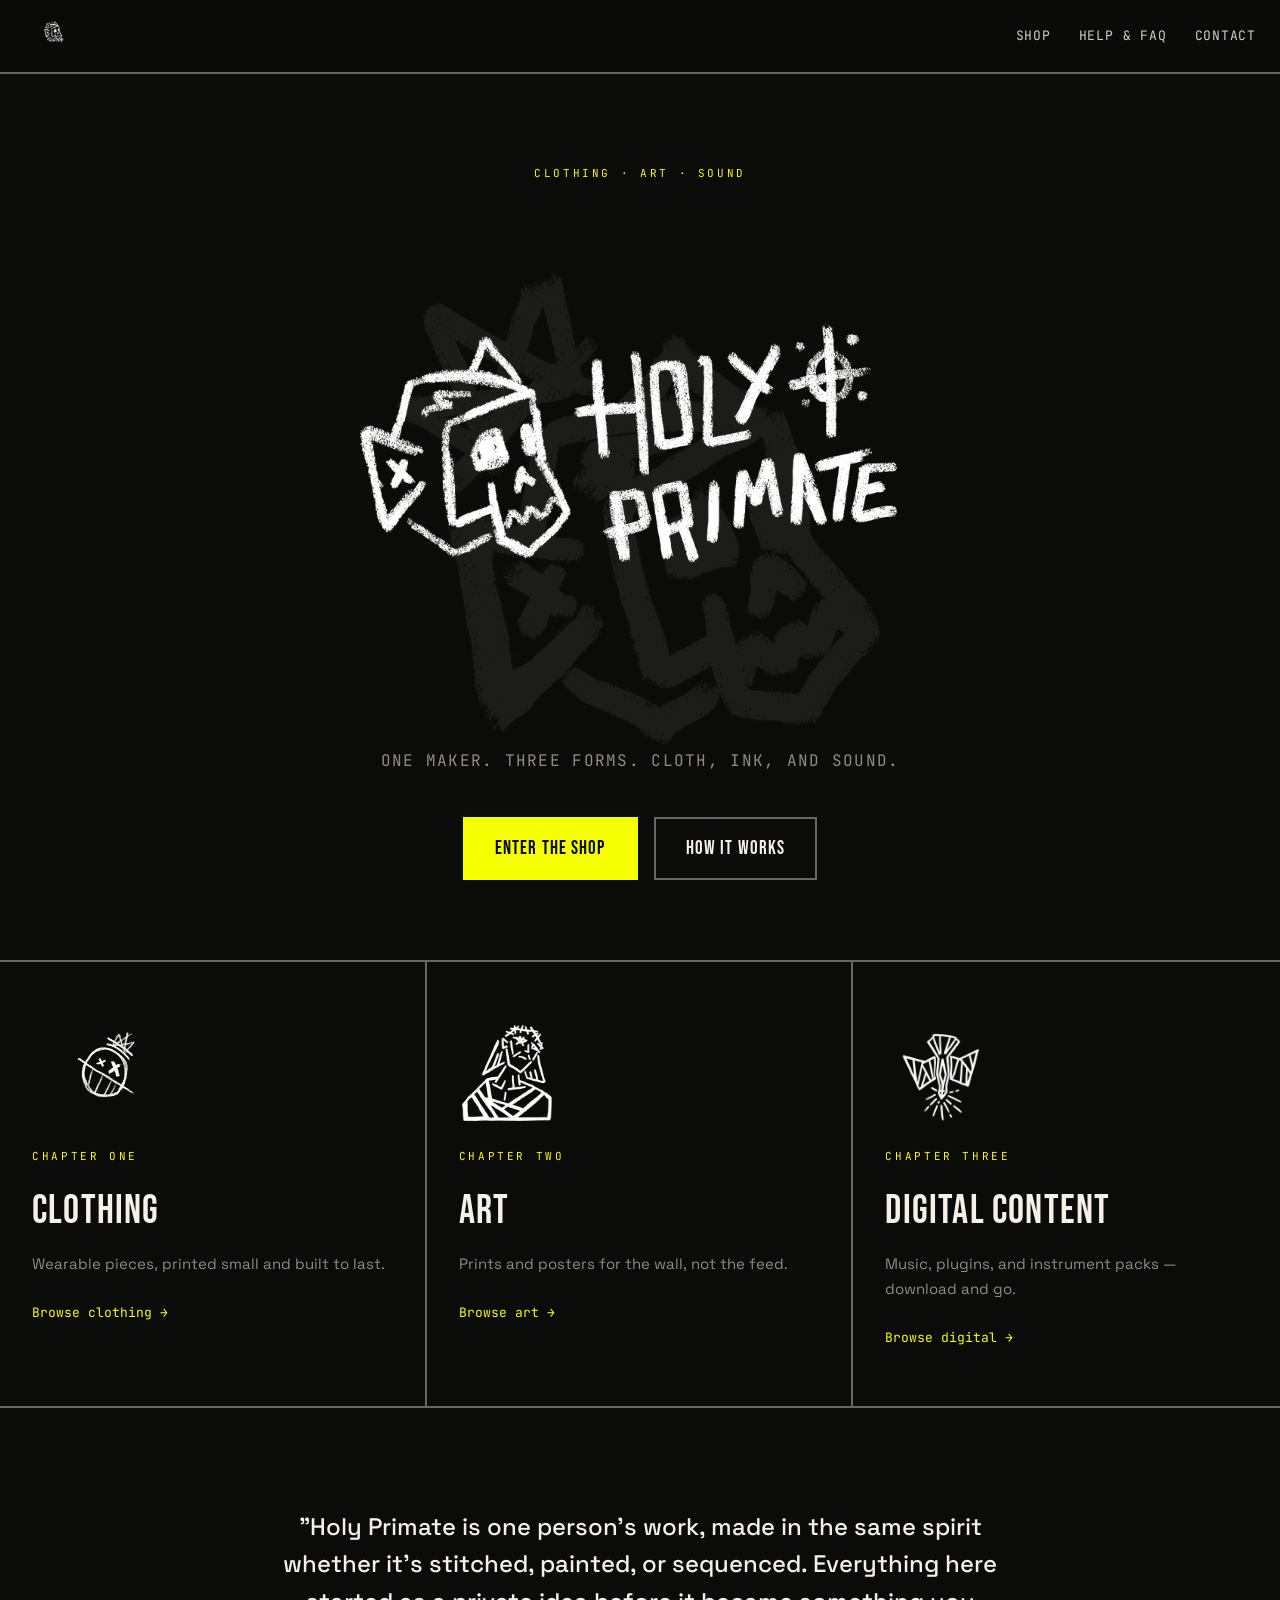
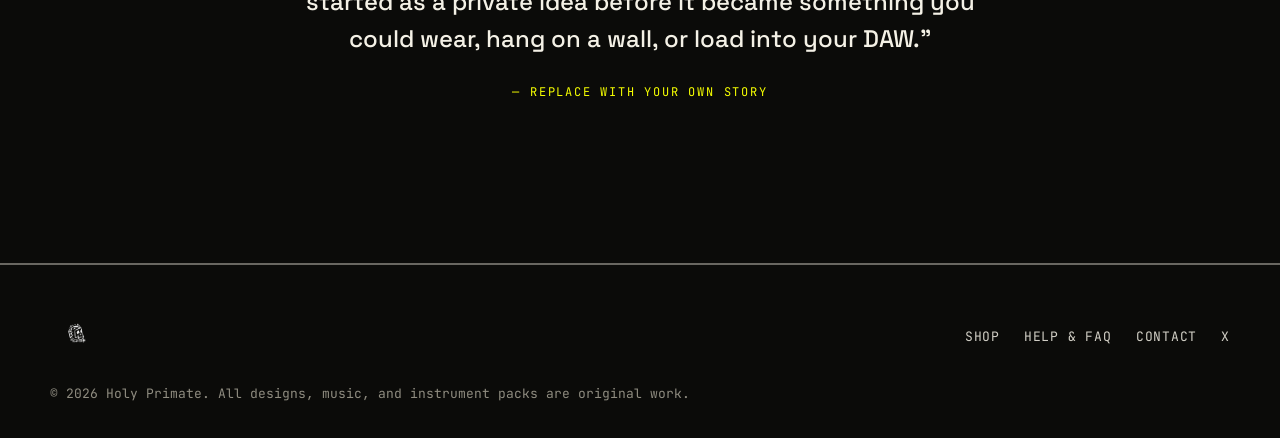
==== commit dc4e7ceb: "Footer: remove personal IG; brand account TBD" ====
--- a/index.html
+++ b/index.html
@@ -79,7 +79,6 @@
       <li><a href="help.html">Help &amp; FAQ</a></li>
       <li><a href="contact.html">Contact</a></li>
       <li><a href="https://x.com/HolyPrimate" target="_blank" rel="noopener">X</a></li>
-      <li><a href="https://www.instagram.com/phildpnw/" target="_blank" rel="noopener">Instagram</a></li>
     </ul>
   </div>
   <p class="footer-meta">© 2026 Holy Primate. All designs, music, and instrument packs are original work.</p>
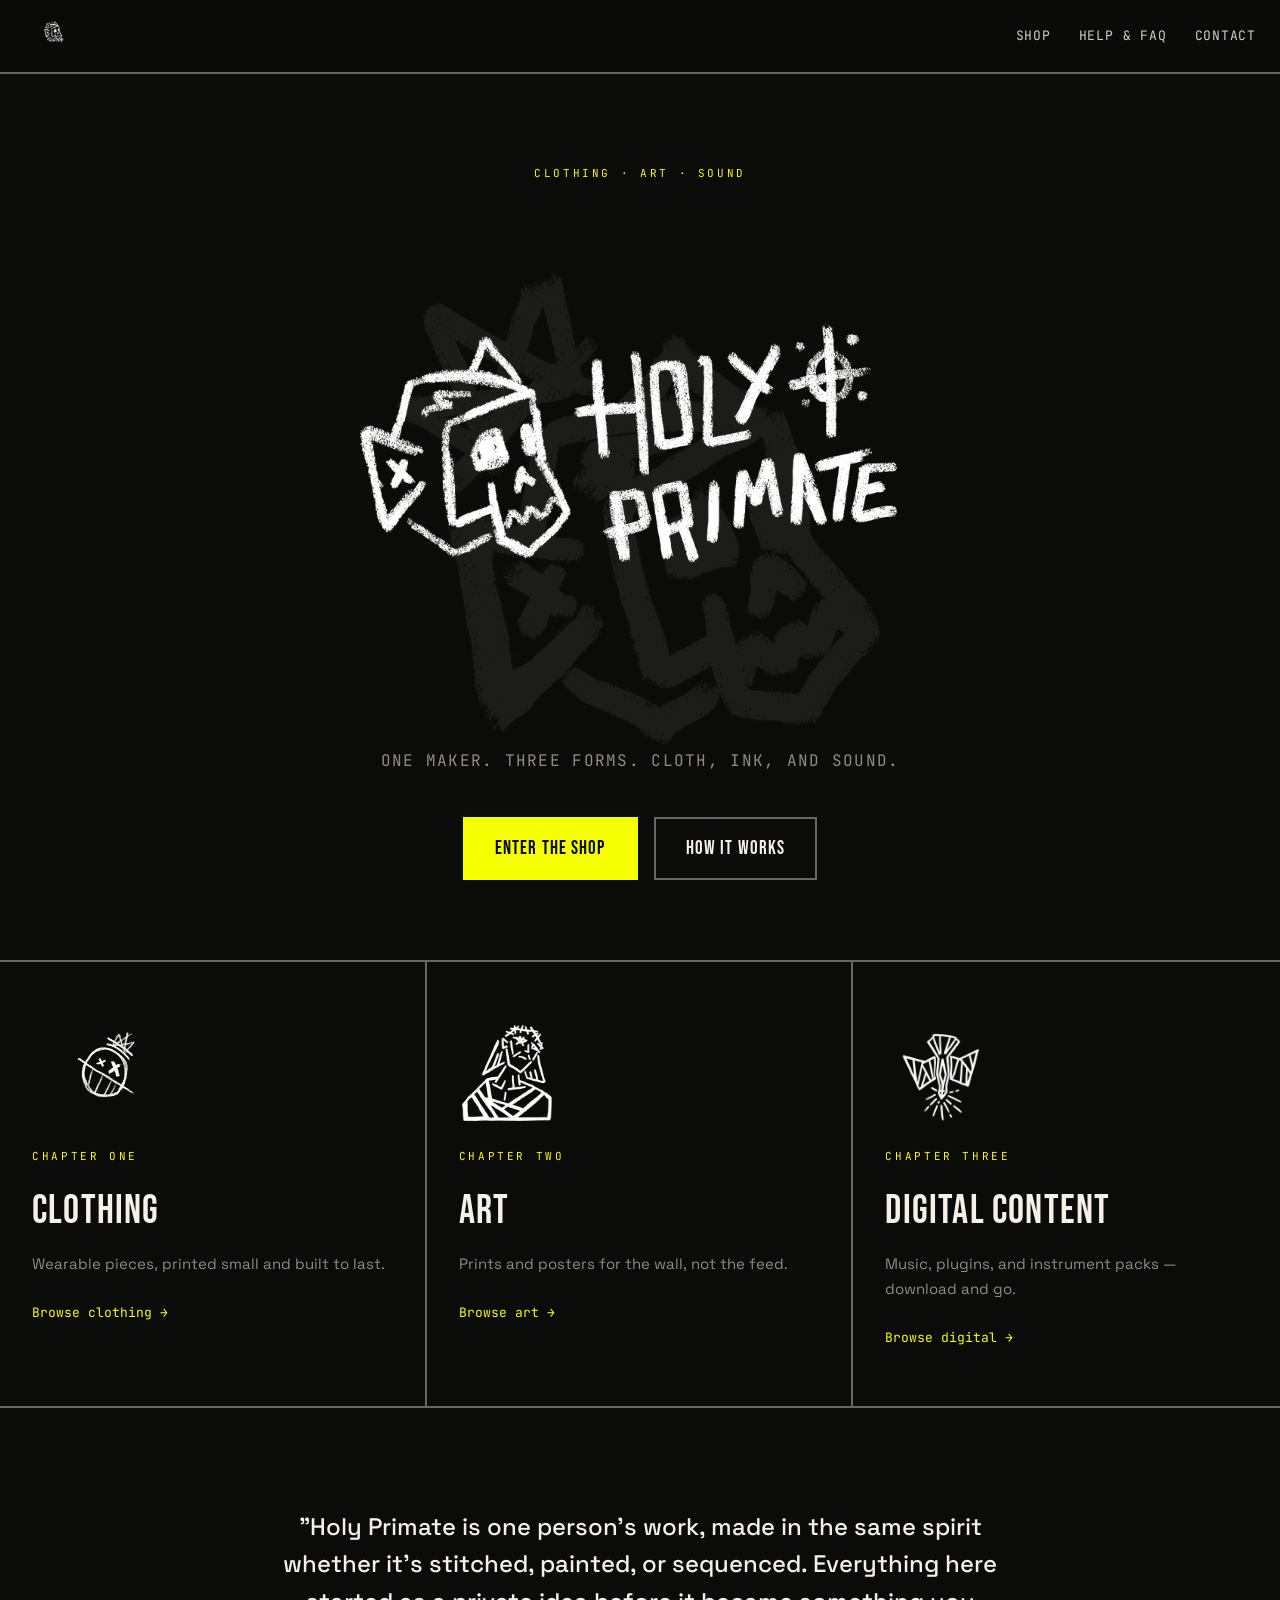
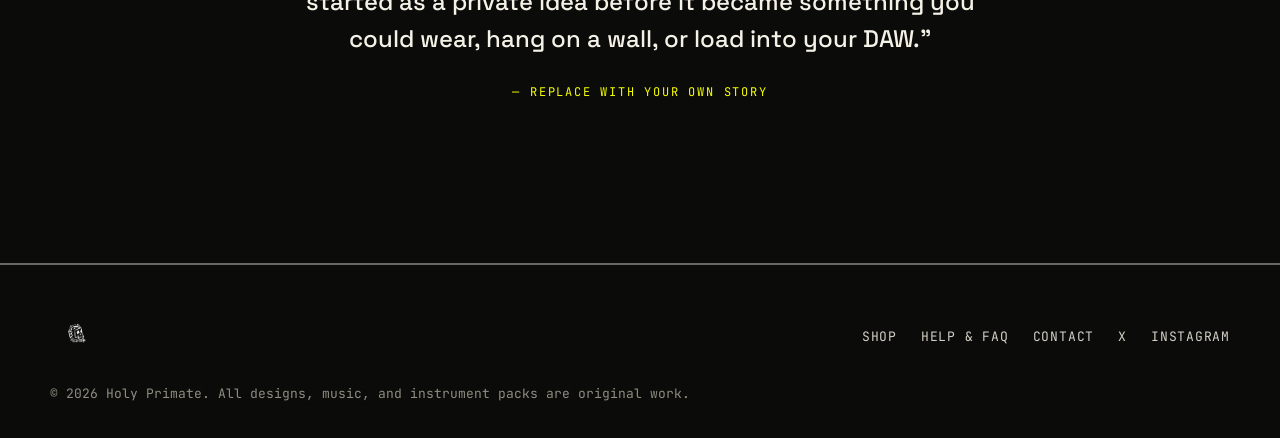
==== commit 38e56619: "Footer: add brand Instagram @holy.primate" ====
--- a/index.html
+++ b/index.html
@@ -79,6 +79,7 @@
       <li><a href="help.html">Help &amp; FAQ</a></li>
       <li><a href="contact.html">Contact</a></li>
       <li><a href="https://x.com/HolyPrimate" target="_blank" rel="noopener">X</a></li>
+      <li><a href="https://www.instagram.com/holy.primate/" target="_blank" rel="noopener">Instagram</a></li>
     </ul>
   </div>
   <p class="footer-meta">© 2026 Holy Primate. All designs, music, and instrument packs are original work.</p>
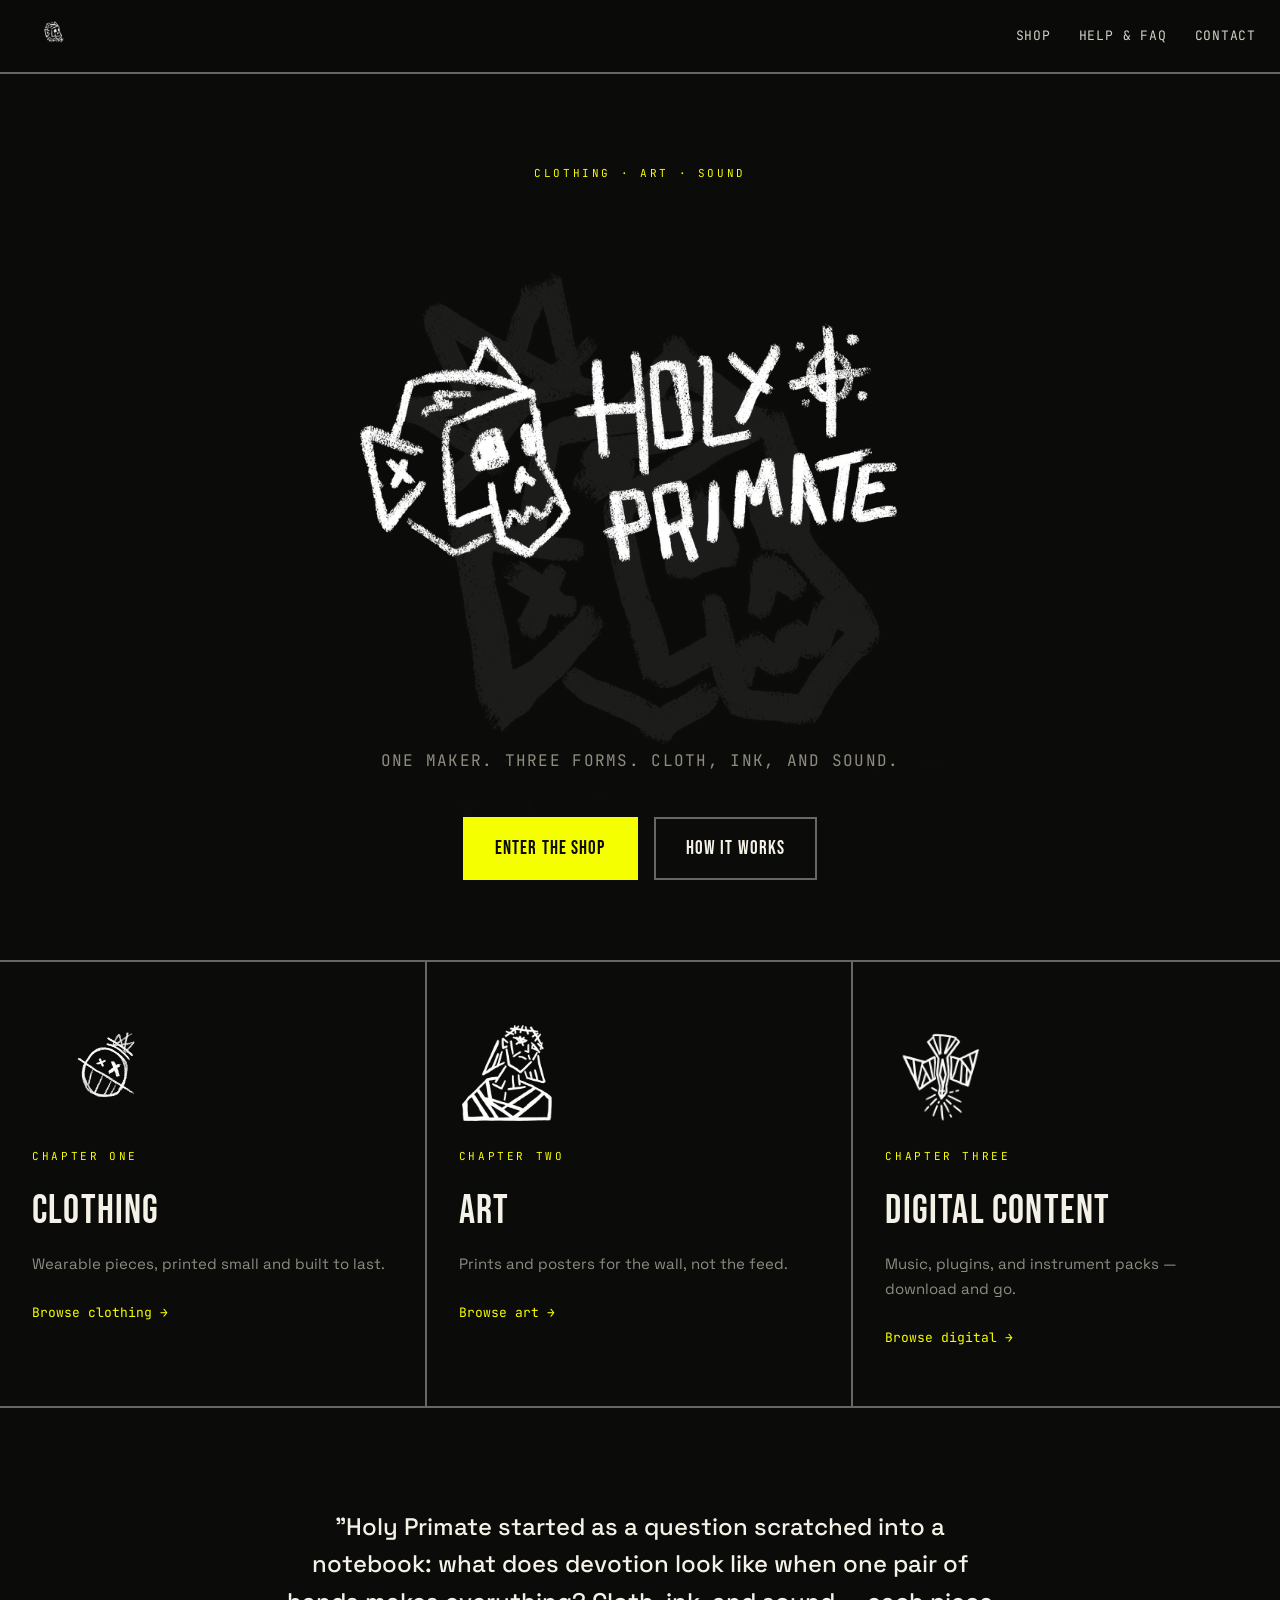
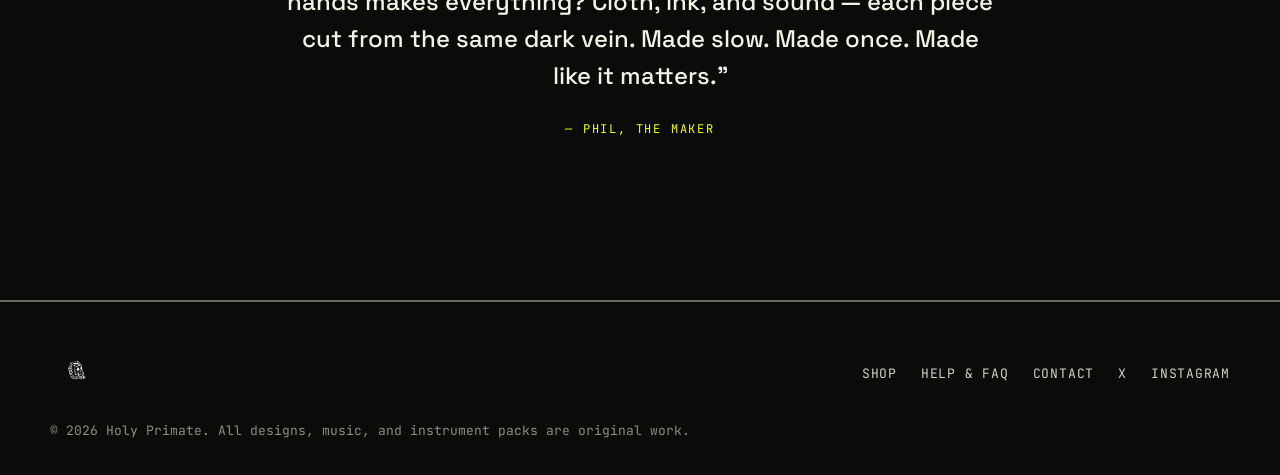
==== commit b8ad174b: "Brand story + realistic POD shipping/returns copy (pending Phil approval via preview)" ====
--- a/index.html
+++ b/index.html
@@ -62,12 +62,12 @@
 
 <section class="maker-band">
   <blockquote>
-    "Holy Primate is one person's work, made in the same spirit whether
-    it's stitched, painted, or sequenced. Everything here started as a
-    private idea before it became something you could wear, hang on a
-    wall, or load into your DAW."
+    "Holy Primate started as a question scratched into a notebook: what
+    does devotion look like when one pair of hands makes everything?
+    Cloth, ink, and sound — each piece cut from the same dark vein.
+    Made slow. Made once. Made like it matters."
   </blockquote>
-  <cite>— Replace with your own story</cite>
+  <cite>— Phil, the maker</cite>
 </section>
 
 <footer class="site-footer">
